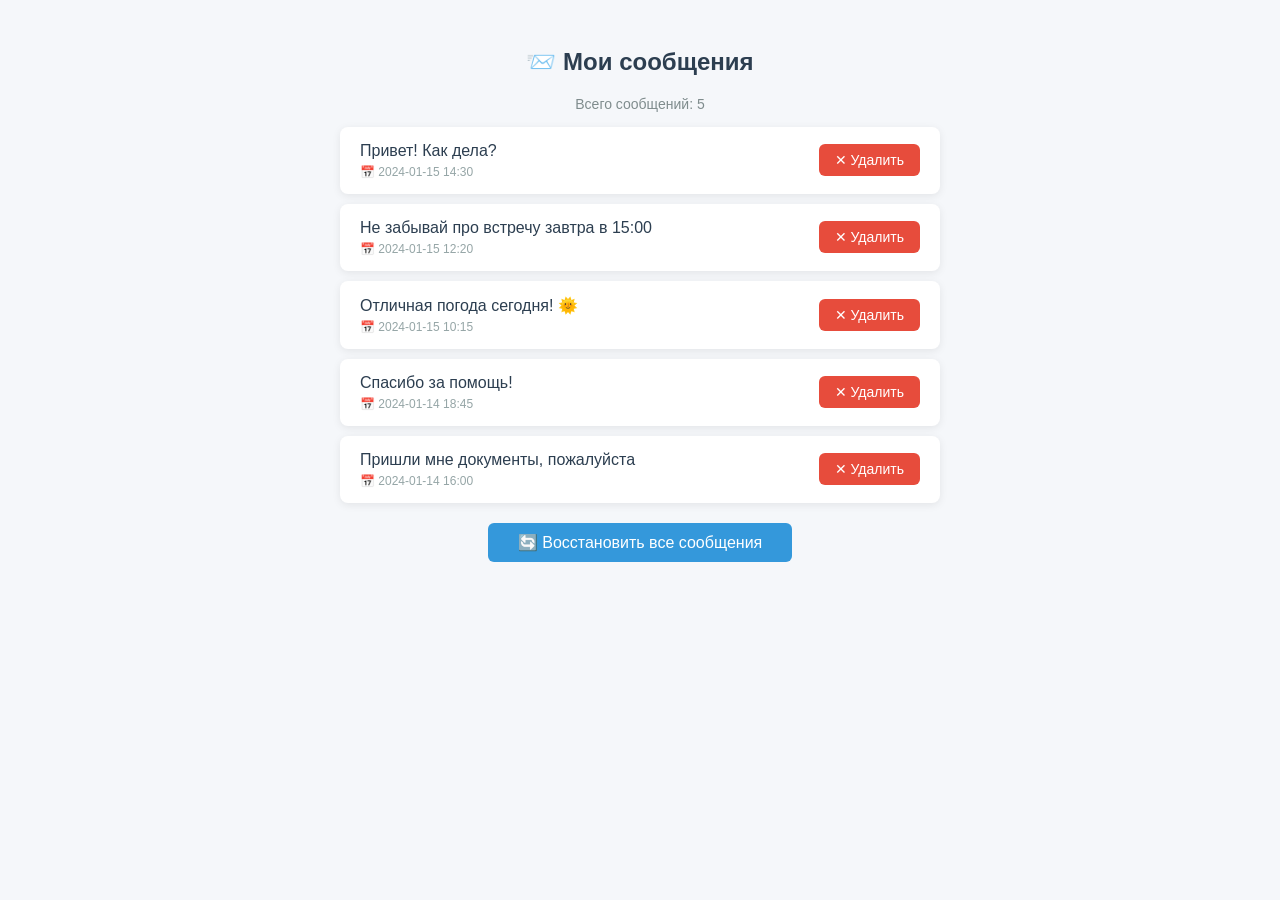
==== WebSite/public/message.html @ ec7d4457 "fix bugs" ====
<!DOCTYPE html>
<html lang="ru">
<head>
    <meta charset="UTF-8">
    <meta name="viewport" content="width=device-width, initial-scale=1.0">
    <title>Список сообщений</title>
    <link rel="shortcut icon" href="../icons/message.png" type="image/x-icon">
    <style>
        body {
            font-family: Arial, sans-serif;
            padding: 20px;
            background: #f5f7fa;
        }
        
        .messages {
            max-width: 600px;
            margin: 0 auto;
        }
        
        h2 {
            color: #2c3e50;
            text-align: center;
        }
        
        .message {
            background: white;
            padding: 15px 20px;
            margin-bottom: 10px;
            border-radius: 8px;
            box-shadow: 0 2px 8px rgba(0, 0, 0, 0.08);
            display: flex;
            justify-content: space-between;
            align-items: center;
            transition: all 0.3s ease;
            animation: slideIn 0.3s ease;
        }
        
        @keyframes slideIn {
            from {
                opacity: 0;
                transform: translateY(-20px);
            }
            to {
                opacity: 1;
                transform: translateY(0);
            }
        }
        
        .message.hidden {
            opacity: 0;
            transform: translateX(100px);
            max-height: 0;
            padding: 0 20px;
            margin: 0;
            overflow: hidden;
        }
        
        .message-text {
            flex: 1;
            color: #2c3e50;
            font-size: 16px;
        }
        
        .message-meta {
            color: #95a5a6;
            font-size: 12px;
            margin-top: 5px;
        }
        
        .delete-btn {
            background: #e74c3c;
            color: white;
            border: none;
            padding: 8px 16px;
            border-radius: 6px;
            cursor: pointer;
            font-size: 14px;
            transition: all 0.2s ease;
            margin-left: 15px;
            flex-shrink: 0;
        }
        
        .delete-btn:hover {
            background: #c0392b;
            transform: scale(1.05);
        }
        
        .delete-btn:active {
            transform: scale(0.95);
        }
        
        .no-messages {
            text-align: center;
            color: #95a5a6;
            padding: 30px;
            font-size: 18px;
        }
        
        .message-count {
            text-align: center;
            color: #7f8c8d;
            margin-bottom: 15px;
            font-size: 14px;
        }
        
        .reset-btn {
            display: block;
            margin: 20px auto;
            padding: 10px 30px;
            background: #3498db;
            color: white;
            border: none;
            border-radius: 6px;
            cursor: pointer;
            font-size: 16px;
            transition: all 0.3s ease;
        }
        
        .reset-btn:hover {
            background: #2980b9;
            transform: translateY(-2px);
            box-shadow: 0 5px 15px rgba(52, 152, 219, 0.3);
        }
    </style>
</head>
<body>
    <div class="messages">
        <h2>📨 Мои сообщения</h2>
        <div class="message-count">Всего сообщений: <span id="messageCount">0</span></div>
        
        <div id="messageList">
        </div>
        
        <button class="reset-btn" id="resetBtn">🔄 Восстановить все сообщения</button>
    </div>

    <script>
        const initialMessages = [
            { id: 1, text: 'Привет! Как дела?', date: '2024-01-15 14:30' },
            { id: 2, text: 'Не забывай про встречу завтра в 15:00', date: '2024-01-15 12:20' },
            { id: 3, text: 'Отличная погода сегодня! 🌞', date: '2024-01-15 10:15' },
            { id: 4, text: 'Спасибо за помощь!', date: '2024-01-14 18:45' },
            { id: 5, text: 'Пришли мне документы, пожалуйста', date: '2024-01-14 16:00' }
        ];
        
        let messages = [...initialMessages];
        let nextId = 6;
        
        const messageList = document.getElementById('messageList');
        const messageCount = document.getElementById('messageCount');
        const resetBtn = document.getElementById('resetBtn');
        

        function renderMessages() {
            messageList.innerHTML = '';
            
            if (messages.length === 0) {
                messageList.innerHTML = '<div class="no-messages">📭 Сообщений нет</div>';
                messageCount.textContent = '0';
                return;
            }
            
            messages.forEach((msg, index) => {
                const messageDiv = document.createElement('div');
                messageDiv.className = 'message';
                messageDiv.dataset.id = msg.id;
                messageDiv.style.animationDelay = (index * 0.05) + 's';
                
                const textDiv = document.createElement('div');
                textDiv.className = 'message-text';
                textDiv.innerHTML = `
                    ${msg.text}
                    <div class="message-meta">📅 ${msg.date}</div>
                `;
                
                const deleteBtn = document.createElement('button');
                deleteBtn.className = 'delete-btn';
                deleteBtn.textContent = '✕ Удалить';
                deleteBtn.addEventListener('click', function(e) {
                    e.stopPropagation();
                    deleteMessage(msg.id);
                });
                
                messageDiv.appendChild(textDiv);
                messageDiv.appendChild(deleteBtn);
                messageList.appendChild(messageDiv);
            });
            
            messageCount.textContent = messages.length;
        }

        function deleteMessage(id) {
            const messageElement = messageList.querySelector(`.message[data-id="${id}"]`);
            
            if (messageElement) {
                messageElement.classList.add('hidden');
                
                
                setTimeout(() => {
                    messages = messages.filter(msg => msg.id !== id);
                    renderMessages();
                }, 300);
            }
        }
        

        function resetMessages() {
            messages = [...initialMessages];
            renderMessages();
        }
        
        resetBtn.addEventListener('click', resetMessages);
        
        renderMessages();
    </script>
</body>
</html>
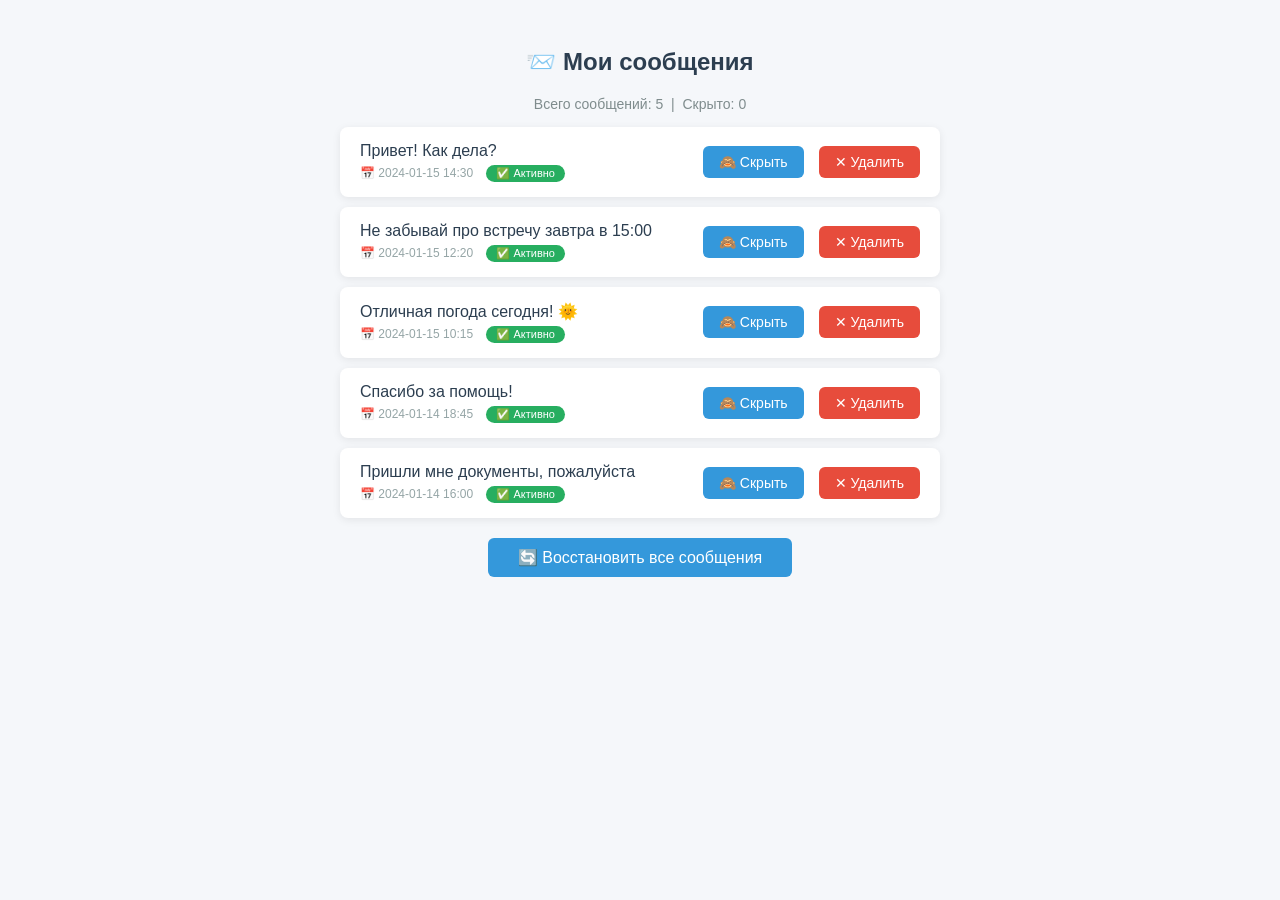
==== commit 084f1721: "Fix bug" ====
--- a/WebSite/public/message.html
+++ b/WebSite/public/message.html
@@ -33,6 +33,9 @@
             align-items: center;
             transition: all 0.3s ease;
             animation: slideIn 0.3s ease;
+            overflow: hidden;
+            max-height: 200px;
+            opacity: 1;
         }
         
         @keyframes slideIn {
@@ -46,19 +49,30 @@
             }
         }
         
+        /* Сообщение скрыто, но остаётся в разметке */
         .message.hidden {
-            opacity: 0;
-            transform: translateX(100px);
             max-height: 0;
             padding: 0 20px;
             margin: 0;
+            opacity: 0;
+            transform: translateX(50px);
+            pointer-events: none;
             overflow: hidden;
+            border: none;
+            box-shadow: none;
+        }
+        
+        .message.hidden .message-text,
+        .message.hidden .delete-btn {
+            opacity: 0;
+            transform: scale(0.8);
         }
         
         .message-text {
             flex: 1;
             color: #2c3e50;
             font-size: 16px;
+            transition: all 0.3s ease;
         }
         
         .message-meta {
@@ -89,6 +103,33 @@
             transform: scale(0.95);
         }
         
+        /* Кнопка показать/скрыть */
+        .toggle-btn {
+            background: #3498db;
+            color: white;
+            border: none;
+            padding: 8px 16px;
+            border-radius: 6px;
+            cursor: pointer;
+            font-size: 14px;
+            transition: all 0.2s ease;
+            margin-left: 10px;
+            flex-shrink: 0;
+        }
+        
+        .toggle-btn:hover {
+            background: #2980b9;
+            transform: scale(1.05);
+        }
+        
+        .toggle-btn.hidden-btn {
+            background: #27ae60;
+        }
+        
+        .toggle-btn.hidden-btn:hover {
+            background: #219a52;
+        }
+        
         .no-messages {
             text-align: center;
             color: #95a5a6;
@@ -121,48 +162,93 @@
             transform: translateY(-2px);
             box-shadow: 0 5px 15px rgba(52, 152, 219, 0.3);
         }
+        
+        .status-badge {
+            display: inline-block;
+            padding: 2px 10px;
+            border-radius: 12px;
+            font-size: 11px;
+            margin-left: 10px;
+        }
+        
+        .status-badge.active {
+            background: #27ae60;
+            color: white;
+        }
+        
+        .status-badge.hidden-status {
+            background: #95a5a6;
+            color: white;
+        }
     </style>
 </head>
 <body>
     <div class="messages">
         <h2>📨 Мои сообщения</h2>
-        <div class="message-count">Всего сообщений: <span id="messageCount">0</span></div>
-        
-        <div id="messageList">
+        <div class="message-count">
+            Всего сообщений: <span id="messageCount">0</span>
+            &nbsp;|&nbsp; Скрыто: <span id="hiddenCount">0</span>
         </div>
+        
+        <div id="messageList"></div>
         
         <button class="reset-btn" id="resetBtn">🔄 Восстановить все сообщения</button>
     </div>
 
     <script>
         const initialMessages = [
-            { id: 1, text: 'Привет! Как дела?', date: '2024-01-15 14:30' },
-            { id: 2, text: 'Не забывай про встречу завтра в 15:00', date: '2024-01-15 12:20' },
-            { id: 3, text: 'Отличная погода сегодня! 🌞', date: '2024-01-15 10:15' },
-            { id: 4, text: 'Спасибо за помощь!', date: '2024-01-14 18:45' },
-            { id: 5, text: 'Пришли мне документы, пожалуйста', date: '2024-01-14 16:00' }
+            { id: 1, text: 'Привет! Как дела?', date: '2024-01-15 14:30', hidden: false },
+            { id: 2, text: 'Не забывай про встречу завтра в 15:00', date: '2024-01-15 12:20', hidden: false },
+            { id: 3, text: 'Отличная погода сегодня! 🌞', date: '2024-01-15 10:15', hidden: false },
+            { id: 4, text: 'Спасибо за помощь!', date: '2024-01-14 18:45', hidden: false },
+            { id: 5, text: 'Пришли мне документы, пожалуйста', date: '2024-01-14 16:00', hidden: false }
         ];
         
-        let messages = [...initialMessages];
-        let nextId = 6;
+        let messages = [];
+        
+        // Загрузка из localStorage
+        function loadMessages() {
+            const saved = localStorage.getItem('messages');
+            if (saved) {
+                try {
+                    messages = JSON.parse(saved);
+                    return;
+                } catch (e) {
+                    console.error('Ошибка загрузки:', e);
+                }
+            }
+            messages = JSON.parse(JSON.stringify(initialMessages));
+        }
+        
+        // Сохранение в localStorage
+        function saveMessages() {
+            localStorage.setItem('messages', JSON.stringify(messages));
+        }
         
         const messageList = document.getElementById('messageList');
         const messageCount = document.getElementById('messageCount');
+        const hiddenCount = document.getElementById('hiddenCount');
         const resetBtn = document.getElementById('resetBtn');
         
-
         function renderMessages() {
             messageList.innerHTML = '';
+            
+            const visibleMessages = messages.filter(msg => !msg.hidden);
             
             if (messages.length === 0) {
                 messageList.innerHTML = '<div class="no-messages">📭 Сообщений нет</div>';
                 messageCount.textContent = '0';
+                hiddenCount.textContent = '0';
                 return;
             }
             
             messages.forEach((msg, index) => {
                 const messageDiv = document.createElement('div');
                 messageDiv.className = 'message';
+                
+                if (msg.hidden) {
+                    messageDiv.classList.add('hidden');
+                }
                 messageDiv.dataset.id = msg.id;
                 messageDiv.style.animationDelay = (index * 0.05) + 's';
                 
@@ -170,9 +256,28 @@
                 textDiv.className = 'message-text';
                 textDiv.innerHTML = `
                     ${msg.text}
-                    <div class="message-meta">📅 ${msg.date}</div>
+                    <div class="message-meta">
+                        📅 ${msg.date}
+                        <span class="status-badge ${msg.hidden ? 'hidden-status' : 'active'}">
+                            ${msg.hidden ? '🔇 Скрыто' : '✅ Активно'}
+                        </span>
+                    </div>
                 `;
                 
+                const btnContainer = document.createElement('div');
+                btnContainer.style.display = 'flex';
+                btnContainer.style.alignItems = 'center';
+                
+                // Кнопка скрыть/показать
+                const toggleBtn = document.createElement('button');
+                toggleBtn.className = `toggle-btn ${msg.hidden ? 'hidden-btn' : ''}`;
+                toggleBtn.textContent = msg.hidden ? '👁 Показать' : '🙈 Скрыть';
+                toggleBtn.addEventListener('click', function(e) {
+                    e.stopPropagation();
+                    toggleMessage(msg.id);
+                });
+                
+                // Кнопка удалить
                 const deleteBtn = document.createElement('button');
                 deleteBtn.className = 'delete-btn';
                 deleteBtn.textContent = '✕ Удалить';
@@ -181,20 +286,44 @@
                     deleteMessage(msg.id);
                 });
                 
+                btnContainer.appendChild(toggleBtn);
+                btnContainer.appendChild(deleteBtn);
+                
                 messageDiv.appendChild(textDiv);
-                messageDiv.appendChild(deleteBtn);
+                messageDiv.appendChild(btnContainer);
                 messageList.appendChild(messageDiv);
             });
             
-            messageCount.textContent = messages.length;
-        }
-
+            const visible = messages.filter(msg => !msg.hidden).length;
+            const hidden = messages.filter(msg => msg.hidden).length;
+            messageCount.textContent = visible;
+            hiddenCount.textContent = hidden;
+            
+            saveMessages();
+        }
+        
+        // Переключение видимости сообщения (скрыть/показать)
+        function toggleMessage(id) {
+            const msg = messages.find(m => m.id === id);
+            if (msg) {
+                msg.hidden = !msg.hidden;
+                renderMessages();
+            }
+        }
+        
+        // Полное удаление сообщения из разметки
         function deleteMessage(id) {
             const messageElement = messageList.querySelector(`.message[data-id="${id}"]`);
             
             if (messageElement) {
-                messageElement.classList.add('hidden');
-                
+                // Класс для анимации
+                messageElement.style.transition = 'all 0.3s ease';
+                messageElement.style.transform = 'translateX(100px)';
+                messageElement.style.opacity = '0';
+                messageElement.style.maxHeight = '0';
+                messageElement.style.padding = '0 20px';
+                messageElement.style.margin = '0';
+                messageElement.style.overflow = 'hidden';
                 
                 setTimeout(() => {
                     messages = messages.filter(msg => msg.id !== id);
@@ -203,15 +332,17 @@
             }
         }
         
-
+        // Восстановление всех сообщений
         function resetMessages() {
-            messages = [...initialMessages];
+            messages = JSON.parse(JSON.stringify(initialMessages));
             renderMessages();
         }
         
+        // Загрузка при инициализации
+        loadMessages();
+        renderMessages();
+        
         resetBtn.addEventListener('click', resetMessages);
-        
-        renderMessages();
     </script>
 </body>
 </html>
